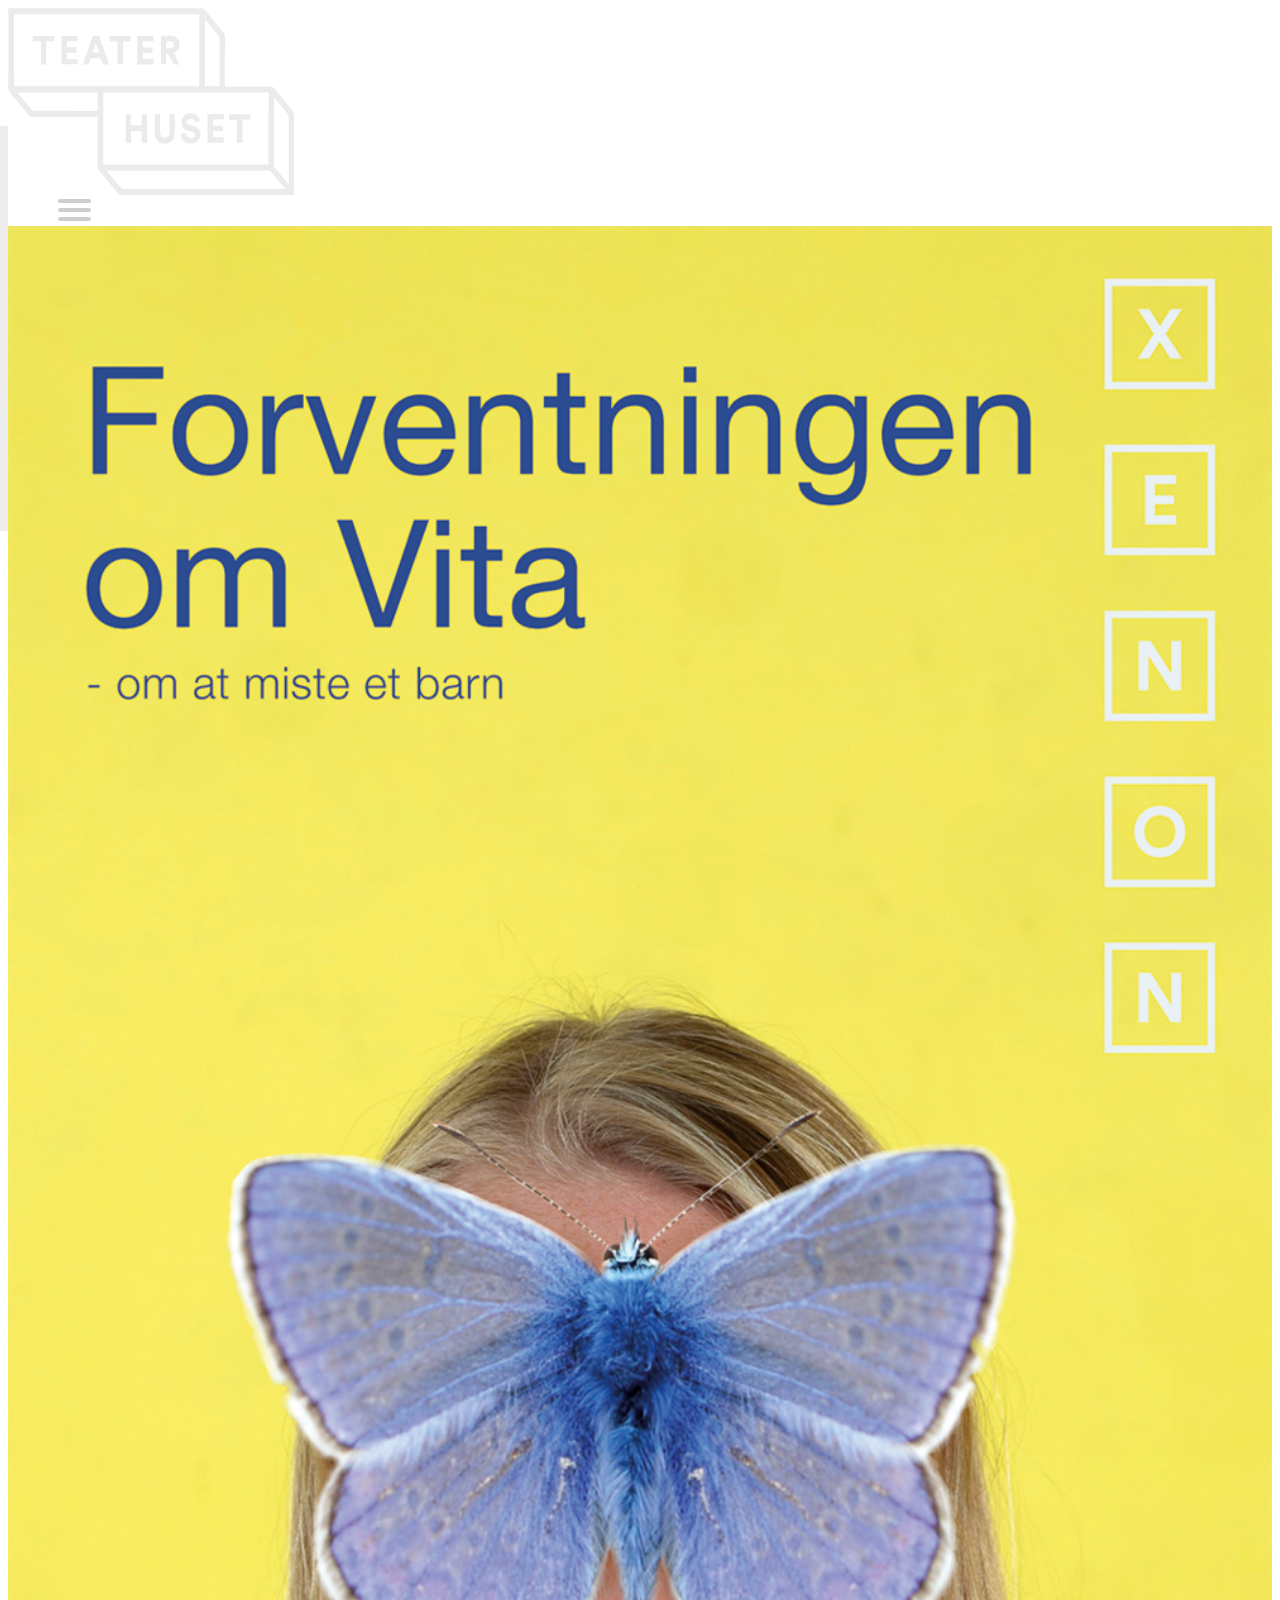
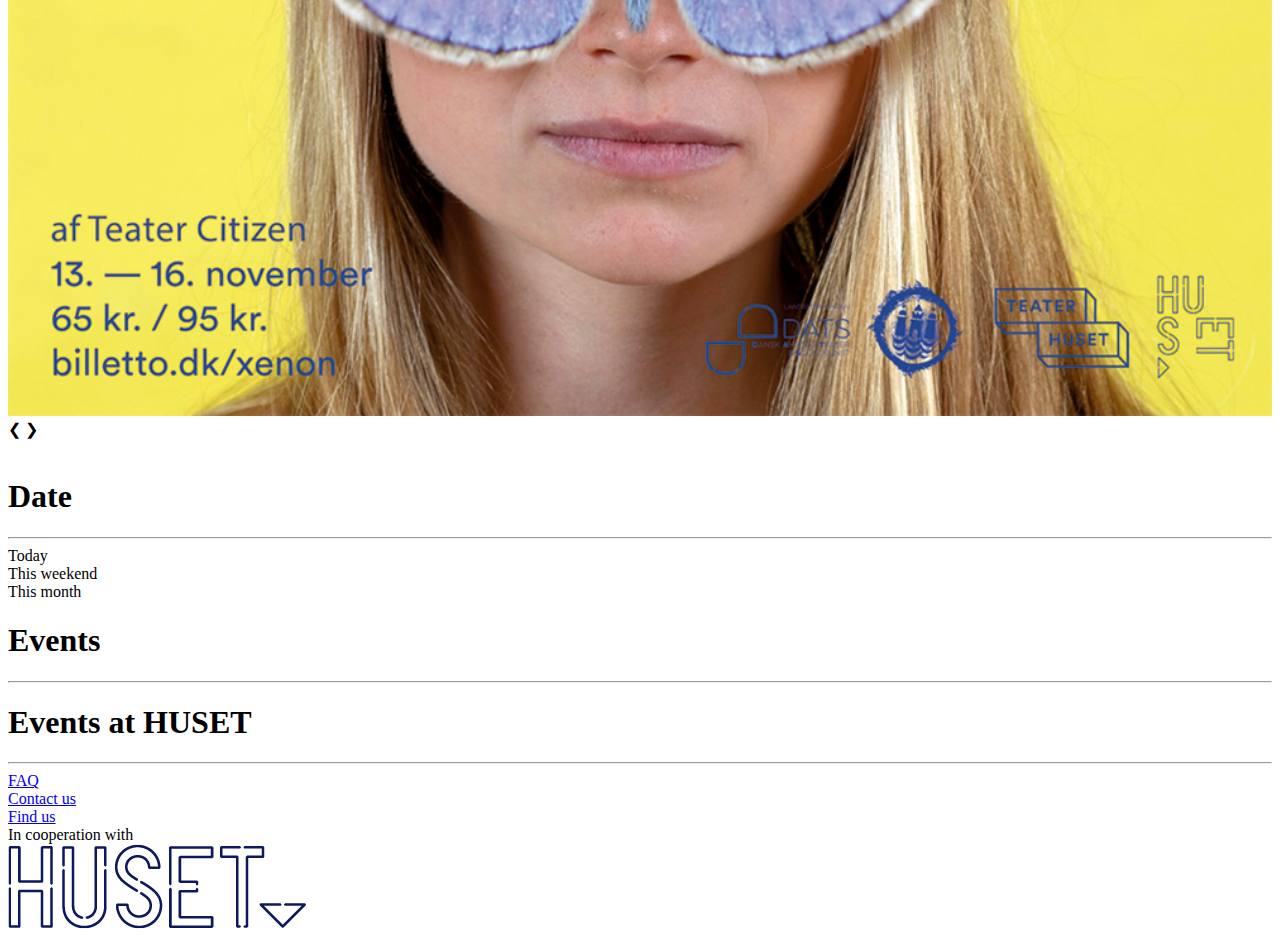
==== index.html @ 5f9be9f5 "Husetpage_with JS" ====
<!DOCTYPE html>
<html lang="en">

<head>
    <meta charset="utf-8">
    <meta name="viewport" content="width=device-width, initial-scale=1.0">
    <title>Huset Teater_JS</title>
    <link rel="stylesheet" href="styles.css">
    <link rel="stylesheet" href="Burgermenu.css">
</head>

<body>
    <header>



        <div class="logo">

            <img src="images/teaterhuset.png">
        </div>
        <!--Burger Menu-->
        <nav role="navigation">
            <div id="menuToggle">
                <input type="checkbox" />
                <span></span>
                <span></span>
                <span></span>
                <ul id="menu">
                    <a href="#">
                        <li>Home</li>
                    </a>
                    <a href="#">
                        <li>About</li>
                    </a>
                    <a href="#">
                        <li>Info</li>
                    </a>
                    <a href="#">
                        <li>Contact</li>
                    </a>
                    <a href="https://erikterwan.com/" target="_blank">
                        <li>Show me more</li>
                    </a>
                </ul>
            </div>
        </nav>
    </header>

    <!--grid container-->
    <div class="grid-container">

        <!-- Slideshow container -->
        <div class="grid-item">
            <div class="slideshow-container">

                <!-- Full-
width images with number and caption text -->
                <div class="mySlides fade">
                    <img src="images/Lille+plakat.png" style="width:100%">

                </div>

                <div class="mySlides fade">
                    <img src="images/m%C3%A5nelanding+lille.png" style="width:100%">

                </div>

                <div class="mySlides fade">
                    <img src="images/Skyggesiden.png" style="width:100%">

                </div>

                <!-- Next and previous buttons -->
                <a class="prev" onclick="plusSlides(-1)">&#10094;</a>
                <a class="next" onclick="plusSlides(1)">&#10095;</a>
            </div>
            <br>

            <!-- The dots/circles -->
            <div style="text-align:center">
                <span class="dot" onclick="currentSlide(1)"></span>
                <span class="dot" onclick="currentSlide(2)"></span>
                <span class="dot" onclick="currentSlide(3)"></span>
            </div>
        </div>

        <!-- Events -->
        <div class="grid-item">
            <div class="datepicker">
                <h1>Date</h1>
                <hr>
                <div class="date_picker">Today</div>
                <div class="date_picker">This weekend</div>
                <div class="date_picker">This month</div>
            </div>

            <template class="eventTemplate">
                <div class="event">
                    <div class="price">95 kr.</div>
                    <div class="date">13. – 16. November</div>
                    <div class="title_event">
                        <a href="#">FORVENTNINGEN OM VITA // XENON</a>
                        <div class="subtitle">Et eksperiment med tid, form og fokus - eller mangel på samme. </div>
                    </div>
                    <hr>
                </div>
            </template>

            <section id="theater-events">
                <div class="section-title">
                    <h1>Events</h1>
                    <hr>
                </div>

                <div class="events">
                </div>
            </section>


            <section id="huset-events">
                <div class="section-title">
                    <h1>Events at HUSET</h1>
                    <hr>
                </div>
                <div class="events">

                </div>
            </section>

        </div>
    </div>

    <!--Footer-->
    <div class="footer-wrapper">
        <div class="footer"><a href="#">FAQ</a></div>
        <div class="footer"><a href="#">Contact us</a></div>
        <div class="footer"><a href="#">Find us</a>
            <div class="footer">In cooperation with </div><a href="" class="logo">
                <img src="images/huset.png" alt="logo huset">
            </a>


        </div>
    </div>

    <script src="script.js"></script>
    <script src="slideshow.js"></script>
</body>

</html>
---- Burgermenu.css ----
#menuToggle {
    display: block;
    position: relative;
    float: right top: 50px;
    left: 50px;

    z-index: 1;

    -webkit-user-select: none;
    user-select: none;
}

#menuToggle input {
    display: block;
    width: 40px;
    height: 32px;
    position: absolute;
    top: -7px;
    left: -5px;

    cursor: pointer;

    opacity: 0;
    /* hide this */
    z-index: 2;
    /* and place it over the hamburger */

    -webkit-touch-callout: none;
}

/*
 * Just a quick hamburger
 */
#menuToggle span {
    display: block;
    width: 33px;
    height: 4px;
    margin-bottom: 5px;
    position: relative;

    background: #cdcdcd;
    border-radius: 3px;

    z-index: 1;

    transform-origin: 4px 0px;

    transition: transform 0.5s cubic-bezier(0.77, 0.2, 0.05, 1.0),
        background 0.5s cubic-bezier(0.77, 0.2, 0.05, 1.0),
        opacity 0.55s ease;
}

#menuToggle span:first-child {
    transform-origin: 0% 0%;
}

#menuToggle span:nth-last-child(2) {
    transform-origin: 0% 100%;
}

/*
 * Transform all the slices of hamburger
 * into a crossmark.
 */
#menuToggle input:checked ~ span {
    opacity: 1;
    transform: rotate(45deg) translate(-2px, -1px);
    background: #232323;
}

/*
 * But let's hide the middle one.
 */
#menuToggle input:checked ~ span:nth-last-child(3) {
    opacity: 0;
    transform: rotate(0deg) scale(0.2, 0.2);
}

/*
 * Ohyeah and the last one should go the other direction
 */
#menuToggle input:checked ~ span:nth-last-child(2) {
    transform: rotate(-45deg) translate(0, -1px);
}

/*
 * Make this absolute positioned
 * at the top left of the screen
 */
#menu {
    position: absolute;
    width: 300px;
    margin: -100px 0 0 -50px;
    padding: 50px;
    padding-top: 125px;

    background: #ededed;
    list-style-type: none;
    -webkit-font-smoothing: antialiased;
    /* to stop flickering of text in safari */

    transform-origin: 0% 0%;
    transform: translate(-100%, 0);

    transition: transform 0.5s cubic-bezier(0.77, 0.2, 0.05, 1.0);
}

#menu li {
    padding: 10px 0;
    font-size: 22px;
}

/*
 * And let's slide it in from the left
 */
#menuToggle input:checked ~ ul {
    transform: none;
}
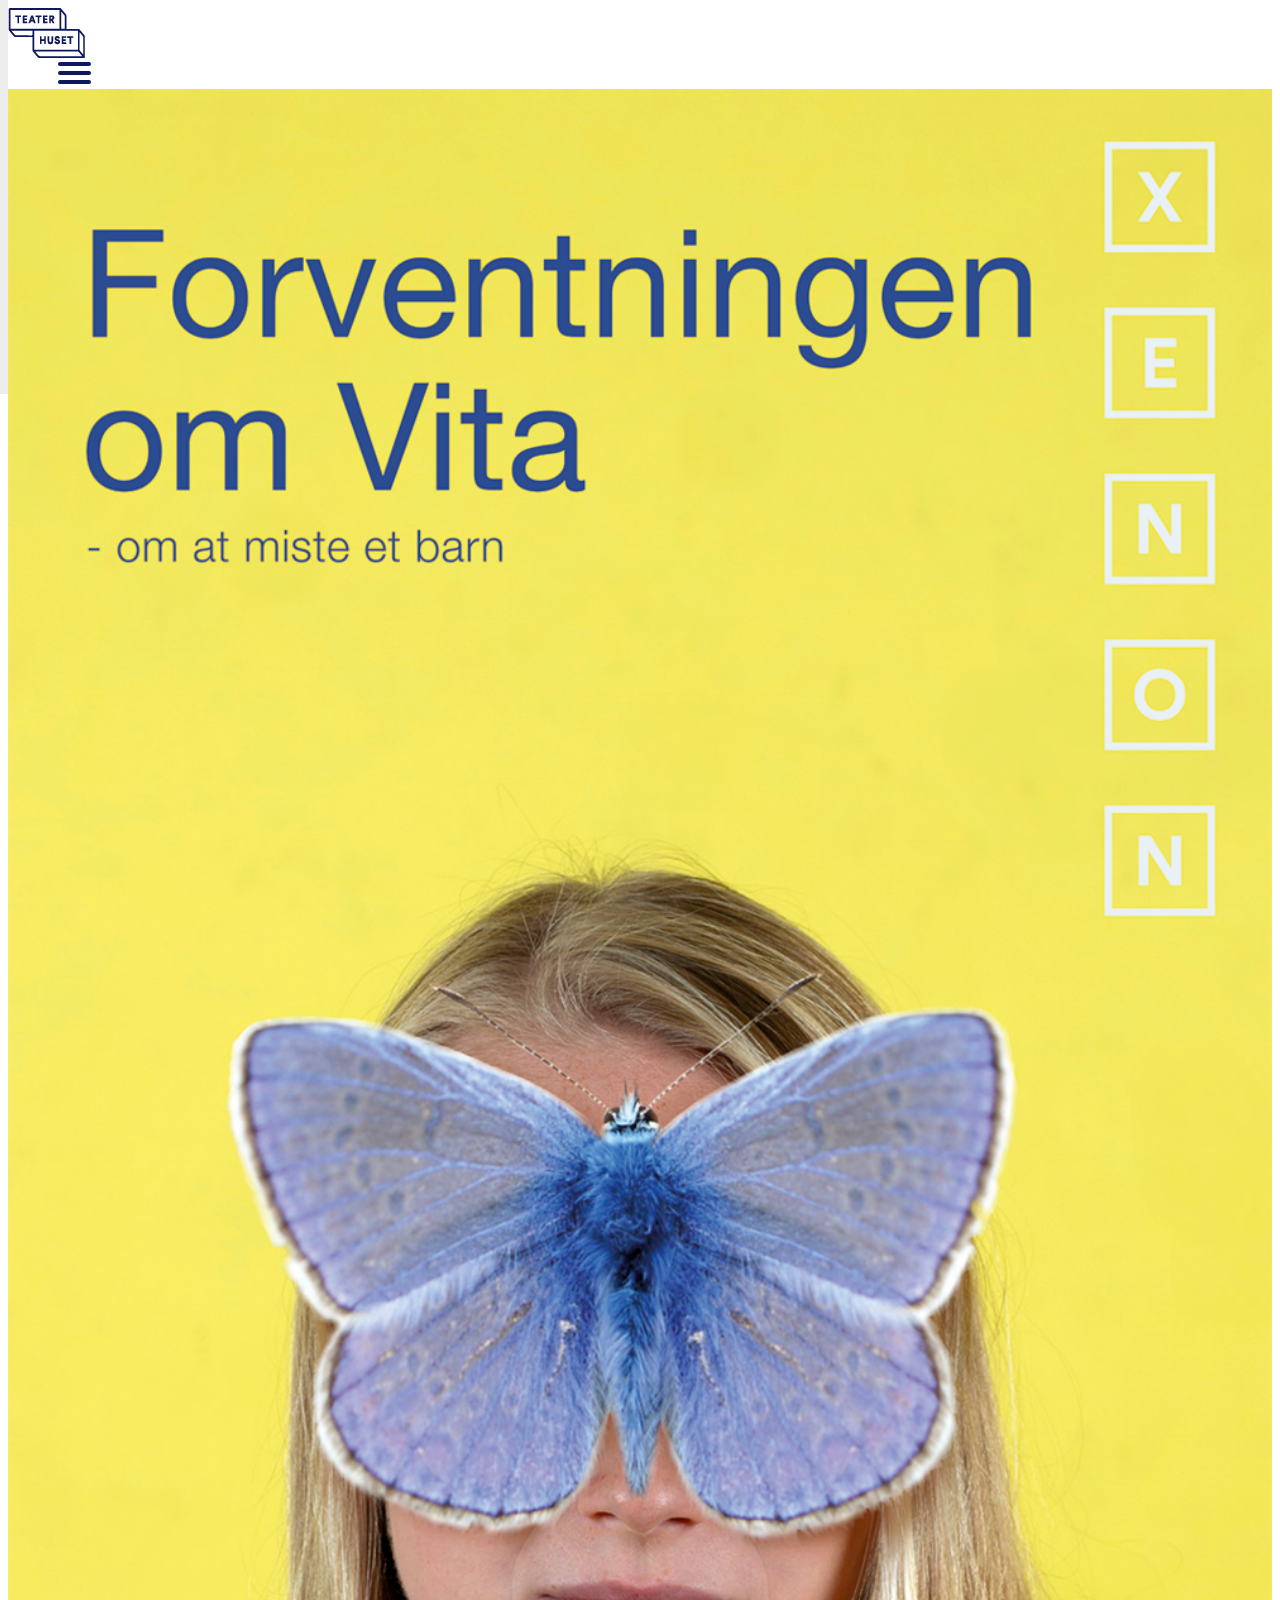
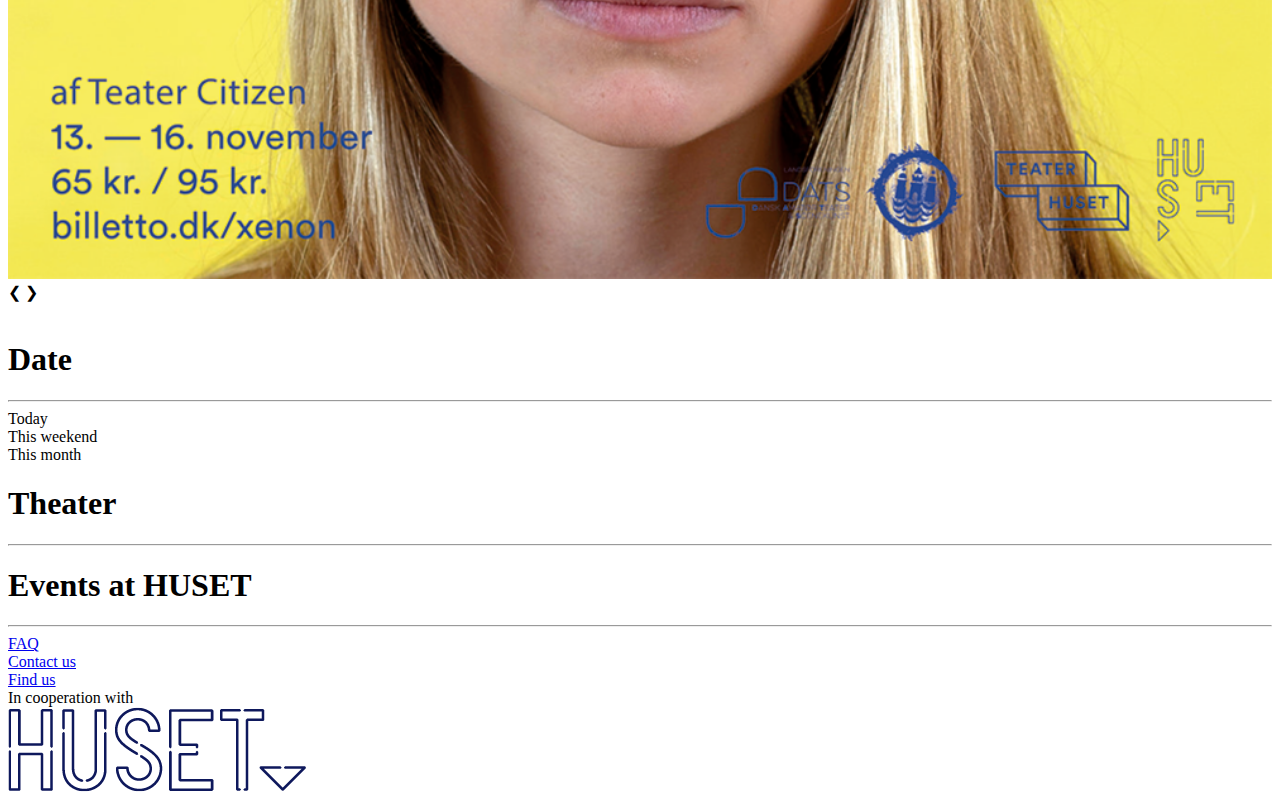
==== commit 668f6f93: "all subpage without the actual subpage" ====
--- a/index.html
+++ b/index.html
@@ -11,40 +11,43 @@
 
 <body>
     <header>
+        <div class="header-wrapper">
+            <div class="logo">
+
+                <img src="images/teaterhuset_logo_blau_small.png">
+            </div>
 
 
+            <!--Burger Menu-->
+            <nav role="navigation">
+                <div id="menuToggle">
+                    <input type="checkbox" />
+                    <span></span>
+                    <span></span>
+                    <span></span>
+                    <ul id="menu">
+                        <a href="#">
+                            <li>Home</li>
+                        </a>
+                        <a href="#">
+                            <li>About</li>
+                        </a>
+                        <a href="#">
+                            <li>Info</li>
+                        </a>
+                        <a href="#">
+                            <li>Contact</li>
+                        </a>
+                        <a href="https://erikterwan.com/" target="_blank">
+                            <li>Show me more</li>
+                        </a>
+                    </ul>
+                </div>
 
-        <div class="logo">
+            </nav>
+        </div>
+    </header>
 
-            <img src="images/teaterhuset.png">
-        </div>
-        <!--Burger Menu-->
-        <nav role="navigation">
-            <div id="menuToggle">
-                <input type="checkbox" />
-                <span></span>
-                <span></span>
-                <span></span>
-                <ul id="menu">
-                    <a href="#">
-                        <li>Home</li>
-                    </a>
-                    <a href="#">
-                        <li>About</li>
-                    </a>
-                    <a href="#">
-                        <li>Info</li>
-                    </a>
-                    <a href="#">
-                        <li>Contact</li>
-                    </a>
-                    <a href="https://erikterwan.com/" target="_blank">
-                        <li>Show me more</li>
-                    </a>
-                </ul>
-            </div>
-        </nav>
-    </header>
 
     <!--grid container-->
     <div class="grid-container">
@@ -108,7 +111,7 @@
 
             <section id="theater-events">
                 <div class="section-title">
-                    <h1>Events</h1>
+                    <h1>Theater</h1>
                     <hr>
                 </div>
 
@@ -145,6 +148,4 @@
 
     <script src="script.js"></script>
     <script src="slideshow.js"></script>
-</body>
-
-</html>
+</body></html>
--- a/Burgermenu.css
+++ b/Burgermenu.css
@@ -38,7 +38,7 @@
     margin-bottom: 5px;
     position: relative;
 
-    background: #cdcdcd;
+    background: #0E185C;
     border-radius: 3px;
 
     z-index: 1;
@@ -65,7 +65,7 @@
 #menuToggle input:checked ~ span {
     opacity: 1;
     transform: rotate(45deg) translate(-2px, -1px);
-    background: #232323;
+    background: ##0E185C;
 }
 
 /*
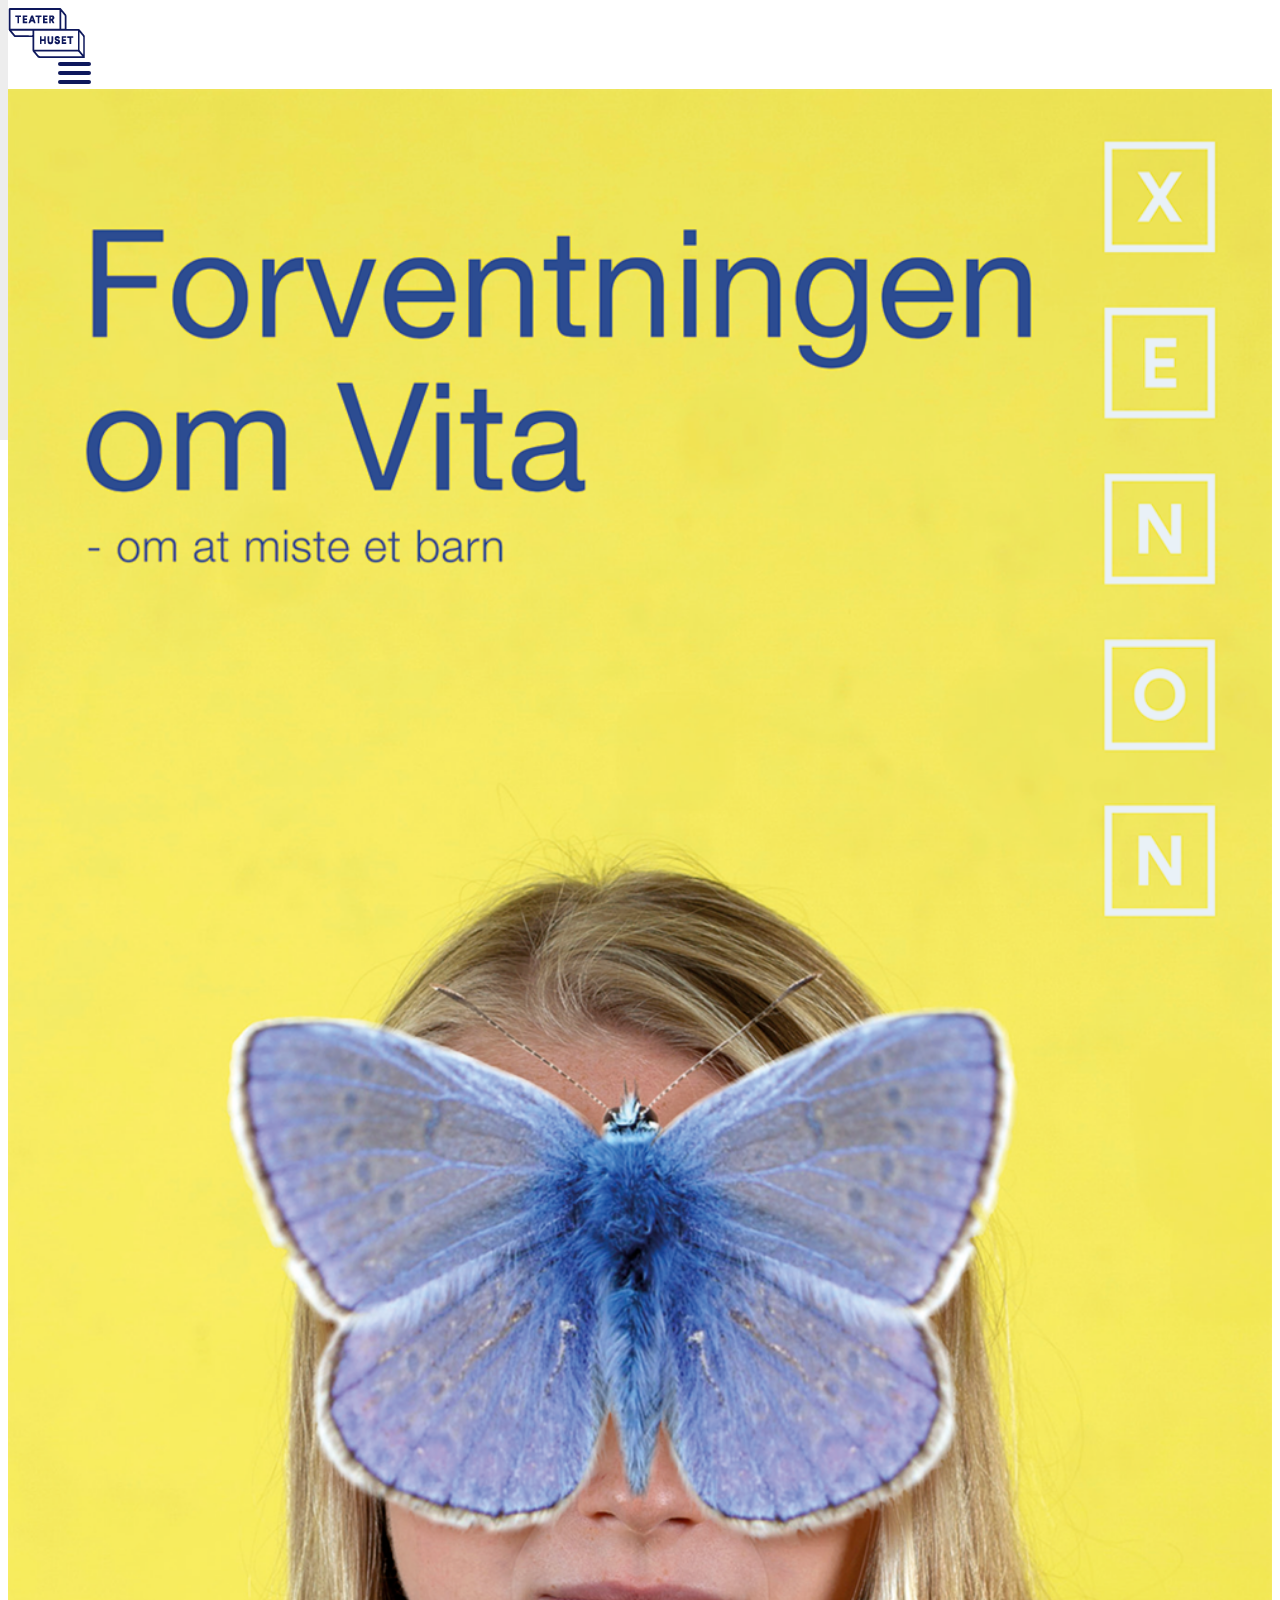
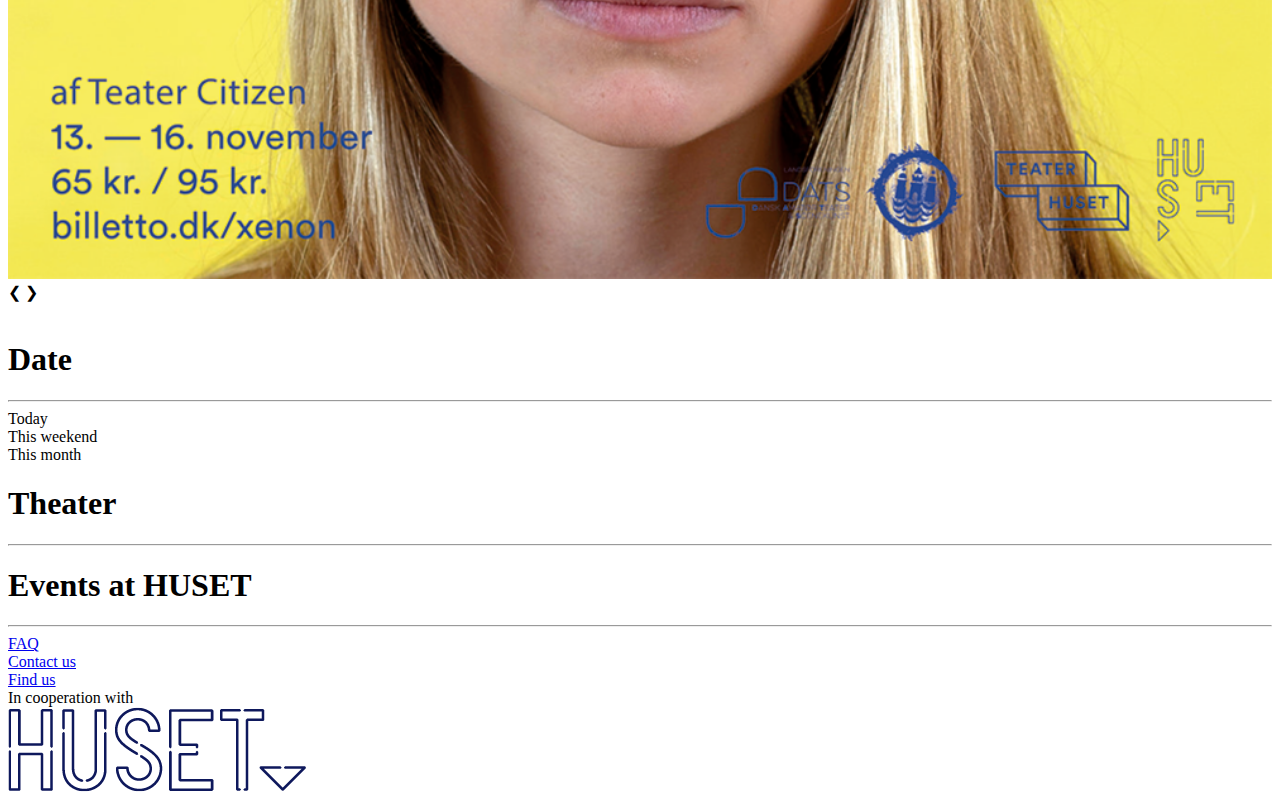
==== commit a4c4142c: "subpage" ====
--- a/index.html
+++ b/index.html
@@ -4,6 +4,9 @@
 <head>
     <meta charset="utf-8">
     <meta name="viewport" content="width=device-width, initial-scale=1.0">
+    <meta name="ROBOTS" content="NOINDEX, FOLLOW">
+    <meta name="ROBOTS" content="INDEX, NOFOLLOW">
+    <meta name="ROBOTS" content="NOINDEX, NOFOLLOW">
     <title>Huset Teater_JS</title>
     <link rel="stylesheet" href="styles.css">
     <link rel="stylesheet" href="Burgermenu.css">
@@ -26,25 +29,29 @@
                     <span></span>
                     <span></span>
                     <ul id="menu">
-                        <a href="#">
+                        <a href="index.html">
                             <li>Home</li>
                         </a>
-                        <a href="#">
+                        <a href="about.html">
                             <li>About</li>
                         </a>
-                        <a href="#">
+                        <a href="info.html">
                             <li>Info</li>
                         </a>
-                        <a href="#">
+                        <a href="contact.html">
                             <li>Contact</li>
                         </a>
-                        <a href="https://erikterwan.com/" target="_blank">
-                            <li>Show me more</li>
+                        <a href="way.html">
+                            <li>Contact</li>
+                        </a>
+                        <a href="prices.html">
+                            <li>Prices</li>
                         </a>
                     </ul>
                 </div>
 
             </nav>
+
         </div>
     </header>
 
@@ -100,7 +107,7 @@
             <template class="eventTemplate">
                 <div class="event">
                     <div class="price">95 kr.</div>
-                    <div class="date">13. – 16. November</div>
+                    <div class="body_date">13. – 16. November</div>
                     <div class="title_event">
                         <a href="#">FORVENTNINGEN OM VITA // XENON</a>
                         <div class="subtitle">Et eksperiment med tid, form og fokus - eller mangel på samme. </div>
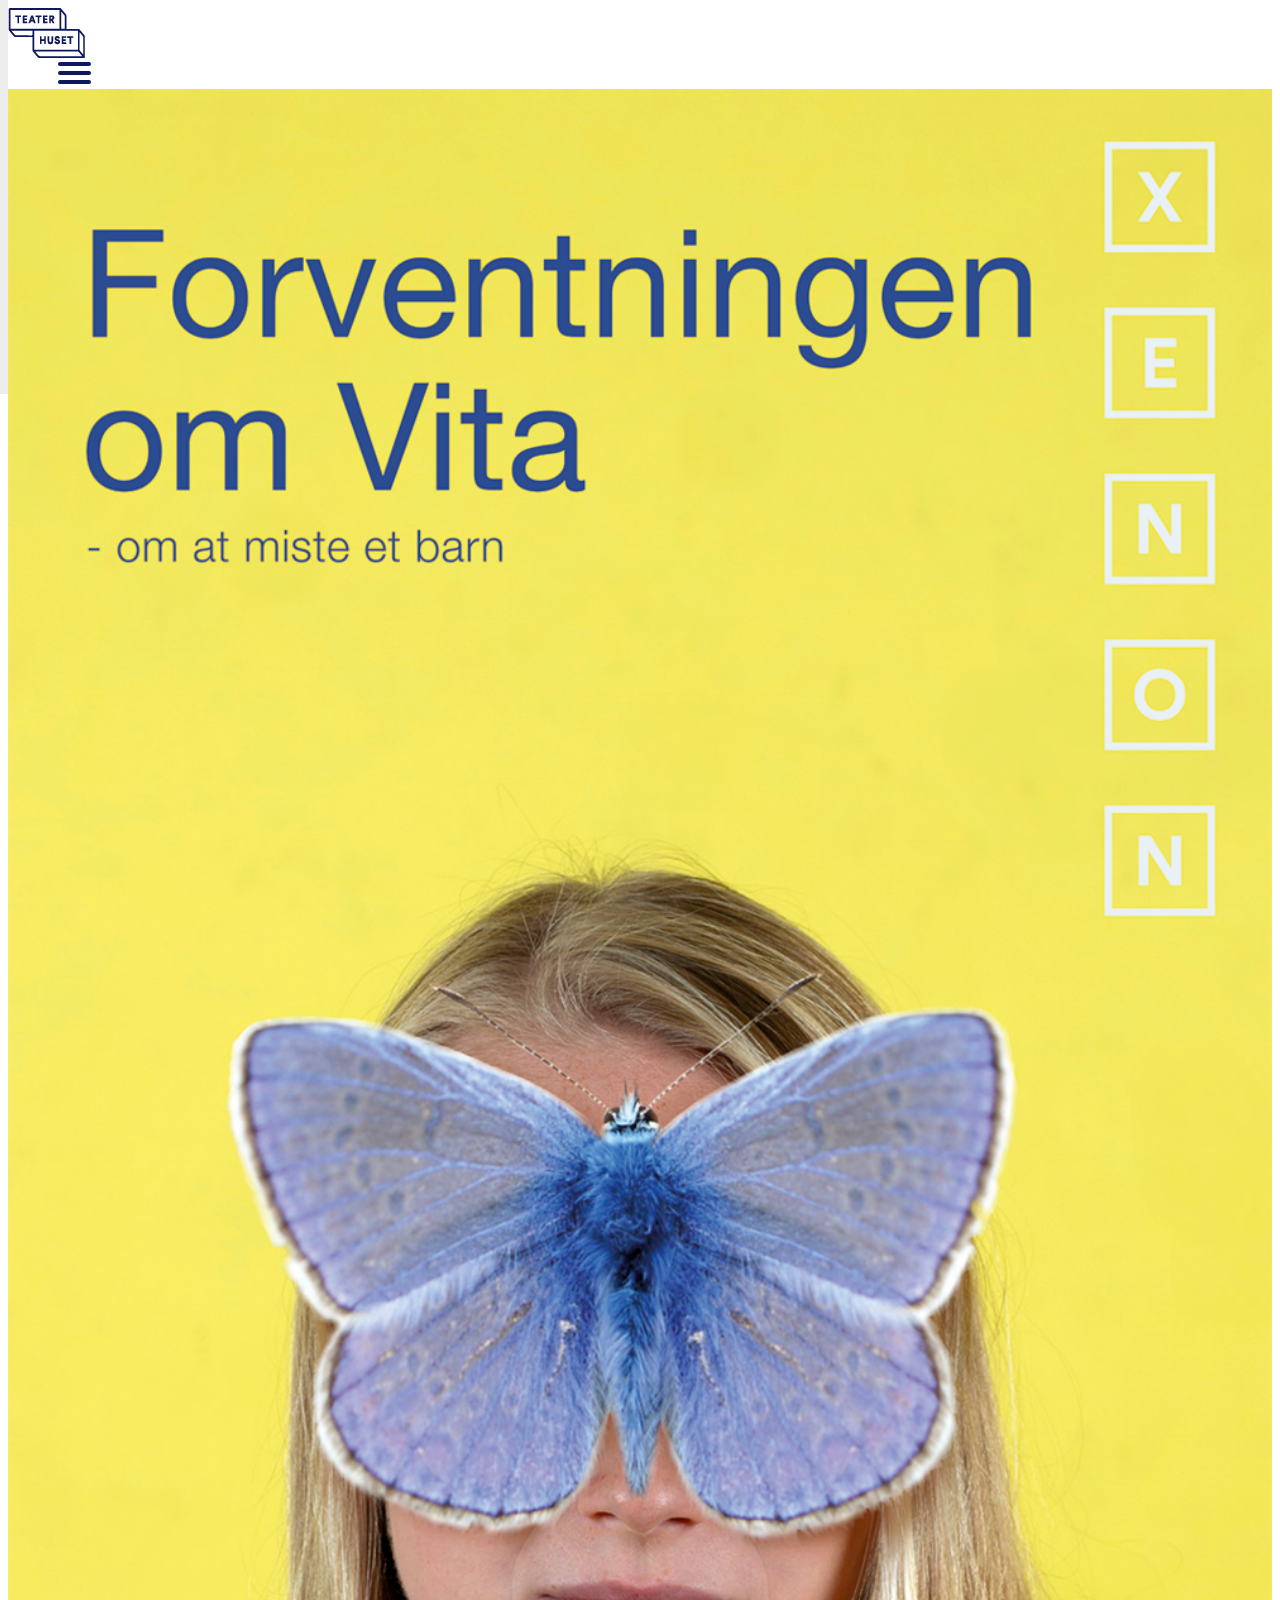
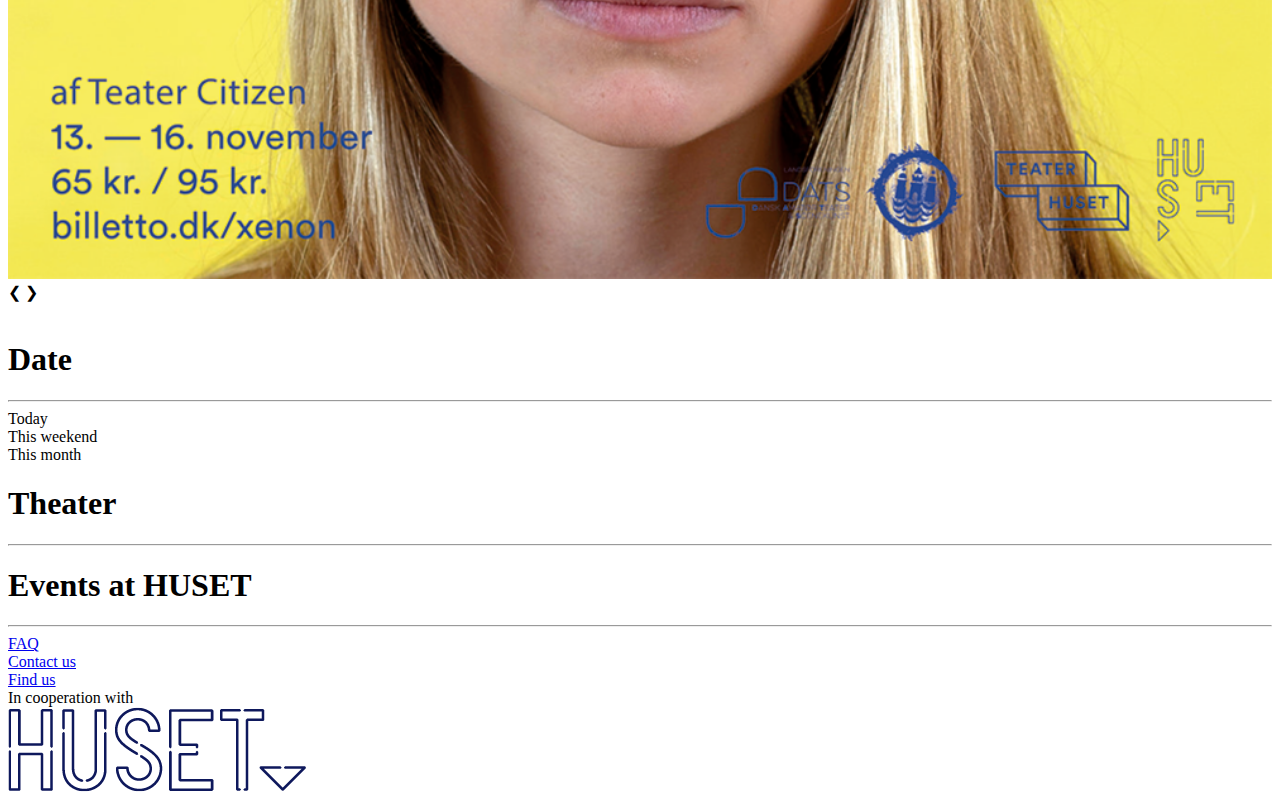
==== commit 6f392edb: "Burger menu fixed" ====
--- a/index.html
+++ b/index.html
@@ -30,27 +30,27 @@
                     <span></span>
                     <ul id="menu">
                         <a href="index.html">
-                            <li>Home</li>
+                            <li>Events</li>
                         </a>
+
                         <a href="about.html">
                             <li>About</li>
                         </a>
-                        <a href="info.html">
-                            <li>Info</li>
+                        <a href="way.html">
+                            <li>How to find us</li>
                         </a>
                         <a href="contact.html">
                             <li>Contact</li>
                         </a>
-                        <a href="way.html">
-                            <li>Contact</li>
-                        </a>
-                        <a href="prices.html">
+
+                        <a href="price.html">
                             <li>Prices</li>
                         </a>
                     </ul>
                 </div>
 
             </nav>
+
 
         </div>
     </header>
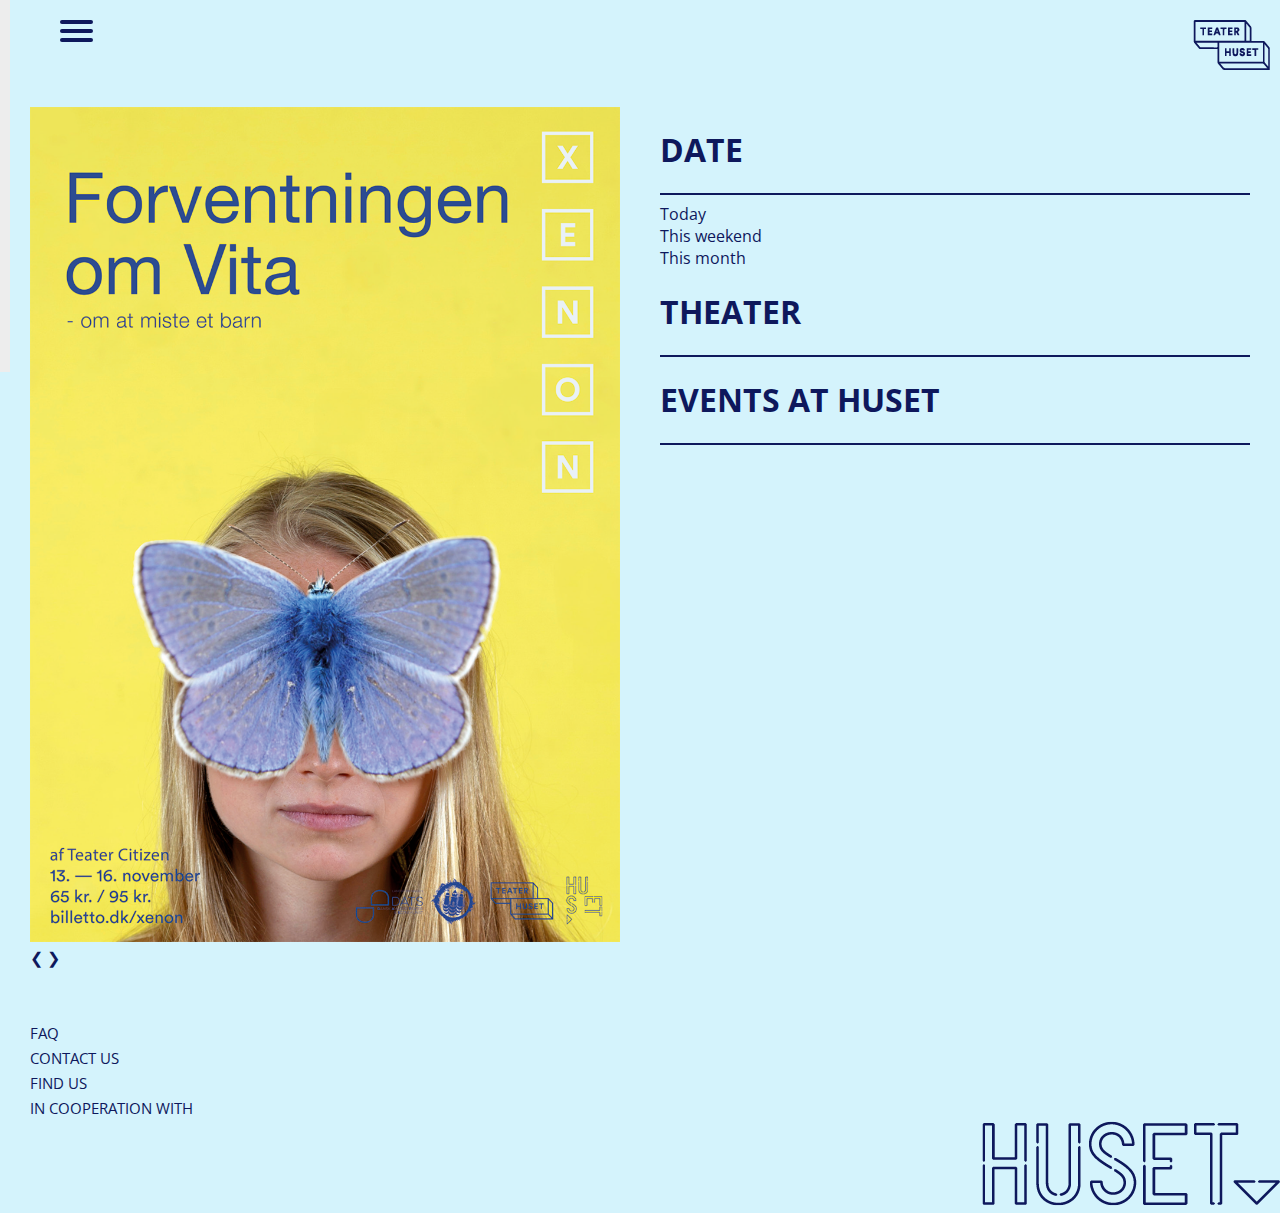
==== commit b97fcc90: "FAQ" ====
--- a/index.html
+++ b/index.html
@@ -107,7 +107,7 @@
             <template class="eventTemplate">
                 <div class="event">
                     <div class="price">95 kr.</div>
-                    <div class="body_date">13. – 16. November</div>
+                    <div class="body_date">date</div>
                     <div class="title_event">
                         <a href="#">FORVENTNINGEN OM VITA // XENON</a>
                         <div class="subtitle">Et eksperiment med tid, form og fokus - eller mangel på samme. </div>
@@ -142,7 +142,7 @@
 
     <!--Footer-->
     <div class="footer-wrapper">
-        <div class="footer"><a href="#">FAQ</a></div>
+        <div class="footer"><a href="faq.index">FAQ</a></div>
         <div class="footer"><a href="#">Contact us</a></div>
         <div class="footer"><a href="#">Find us</a>
             <div class="footer">In cooperation with </div><a href="" class="logo">
--- a/styles.css
+++ b/styles.css
@@ -0,0 +1,309 @@
+@import url('https://fonts.googleapis.com/css?family=Open+Sans&display=swap');
+
+body {
+    background-color: #D4F3FC;
+    font-family: 'Open Sans', sans-serif;
+    color: #0E185C;
+    margin: 0;
+    padding: 0;
+
+
+}
+
+/*Grid Element*/
+.grid-container {
+    display: grid;
+    grid-template-columns: 50% 50%;
+    padding: 10px;
+
+}
+
+.grid-item {
+    padding: 20px;
+}
+
+
+
+/*mainpage*/
+.logo {
+    max-width: 100%;
+    height: auto;
+    display: inline-block;
+    float: right;
+}
+
+
+a {
+    text-decoration: none;
+    color: #0E185C;
+    transition: color 0.3s ease;
+
+}
+
+h1 {
+    text-transform: uppercase;
+}
+
+hr {
+    border: 1.5px solid #0E185C;
+
+}
+
+.title_event {
+    text-decoration: none;
+    color: #0E185C;
+    font-size: 30px;
+}
+
+.title_event a:hover {
+    color: #EC282C;
+}
+
+.subtitle {
+    font-size: 15px;
+
+}
+
+.date {
+    text-transform: uppercase;
+}
+
+.body_date {
+    text-transform: uppercase;
+}
+
+.highlight {
+    font-weight: bold;
+    display: inline-block;
+}
+
+.price {
+    float: right;
+}
+
+.category_place {
+    float: right;
+}
+
+.description {
+    font-size: 20px;
+    line-height: 30px;
+
+}
+
+.ticket {
+    text-transform: uppercase;
+    display: inline-block;
+    font-weight: bold;
+    line-height: 60px;
+}
+
+.footer {
+    font-size: 15px;
+    text-transform: uppercase;
+    line-height: 25px;
+    text-decoration: none;
+
+}
+
+.footer a:hover {
+    color: #EC282C;
+}
+
+.footer-wrapper {
+    padding-left: 30px;
+}
+
+
+.subtitle .event {
+    font-size: 15px;
+    text-transform: uppercase;
+    line-height: 10px;
+}
+
+
+/* Header Menu*/
+header {
+    overflow: block;
+    padding: 20px 10px;
+    padding-bottom: 30px;
+
+}
+
+/* Style the header links */
+.header a {
+    padding: 12px;
+    text-decoration: none;
+    font-size: 15px;
+    line-height: 15px;
+    border-radius: 4px;
+}
+
+
+/* Change the background color on mouse-over */
+.header a:hover {
+    color: #EC282C;
+}
+
+/* Style the active/current link*/
+.header a.active {
+    background-color: #0E185C;
+    color: white;
+}
+
+/* Add media queries for responsiveness - when the screen is 500px wide or less, stack the links on top of each other */
+@media screen and (max-width: 800px) {
+    header a {
+        display: block;
+        text-align: right;
+        padding-bottom: 30px;
+    }
+
+
+    .grid-container {
+        display: grid;
+        grid-template-columns: auto;
+    }
+
+    .slideshow-container {
+        max-width: 100%;
+        position: relative;
+
+        float: center;
+    }
+
+
+
+
+
+
+    /*Slideshow*/
+    * {
+        box-sizing: border-box;
+    }
+
+    /* Slideshow container */
+    .slideshow-container {
+        max-width: 100%;
+        position: relative;
+        float: center;
+    }
+
+    /* Hide the images by default */
+    .mySlides {
+        display: none;
+    }
+
+    /* Next & previous buttons */
+    .prev,
+    .next {
+        cursor: pointer;
+        position: absolute;
+        top: 50%;
+        width: auto;
+        margin-top: -22px;
+        padding: 16px;
+        color: white;
+        font-weight: bold;
+        font-size: 18px;
+        transition: 0.6s ease;
+        border-radius: 0 3px 3px 0;
+        user-select: none;
+    }
+
+    /* Position the "next button" to the right */
+    .next {
+        right: 0;
+        border-radius: 3px 0 0 3px;
+    }
+
+    /* On hover, add a black background color with a little bit see-through */
+    .prev:hover,
+    .next:hover {
+        background-color: rgba(0, 0, 0, 0.8);
+    }
+
+
+    /* The dots/bullets/indicators */
+    .dot {
+        cursor: pointer;
+        height: 10px;
+        width: 10px;
+        margin: 0 2px;
+        background-color: #D4F3FC;
+        border-radius: 50%;
+        display: inline-block;
+        transition: background-color 0.6s ease;
+        border: 2px solid #0E185C;
+    }
+
+    .active,
+    .dot:hover {
+
+        border: 2px solid #EC282C;
+    }
+
+    /* Fading animation */
+    .fade {
+        -webkit-animation-name: fade;
+        -webkit-animation-duration: 1.5s;
+        animation-name: fade;
+        animation-duration: 0.5s;
+    }
+
+    @-webkit-keyframes fade {
+        from {
+            opacity: .2
+        }
+
+        to {
+            opacity: 1
+        }
+    }
+
+    @keyframes fade {
+        from {
+            opacity: .4
+        }
+
+        to {
+            opacity: 1
+        }
+    }
+
+
+    /*subpages*/
+    .subpage {
+        background-color: #D8EED5;
+    }
+
+    /* Change the background color on mouse-over */
+    a:hover {
+        color: #EC282C;
+    }
+
+    .tickets {
+        font-weight: bold;
+        display: inline-block;
+    }
+
+    .picture {
+        max-width: 100%;
+        height: auto;
+
+    }
+
+    .contactpage {
+        background-color: #FCE5F1;
+    }
+
+    .header-contact {
+        padding: 20px 10px;
+        padding-bottom: 30px;
+
+    }
+
+    /*way*/
+    .way_page {
+        background-color: #EBEBEB;
+    }
